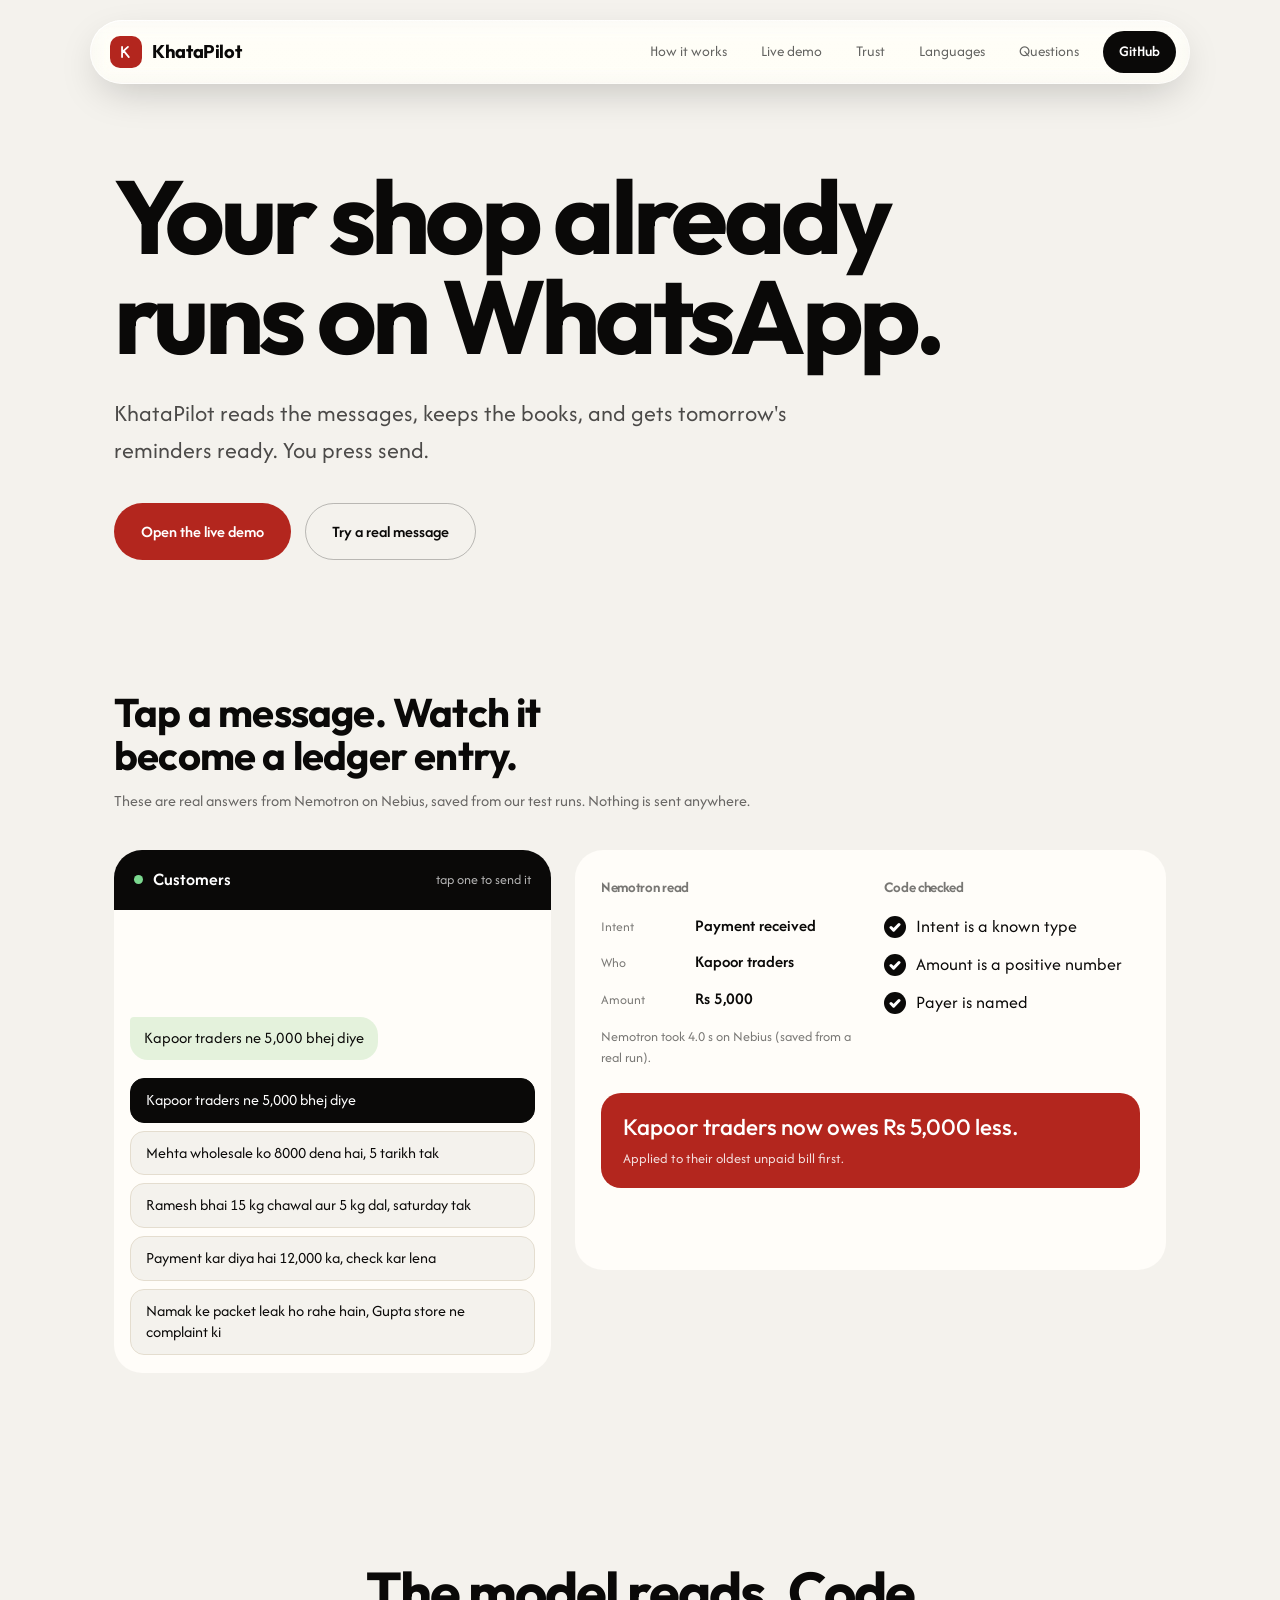
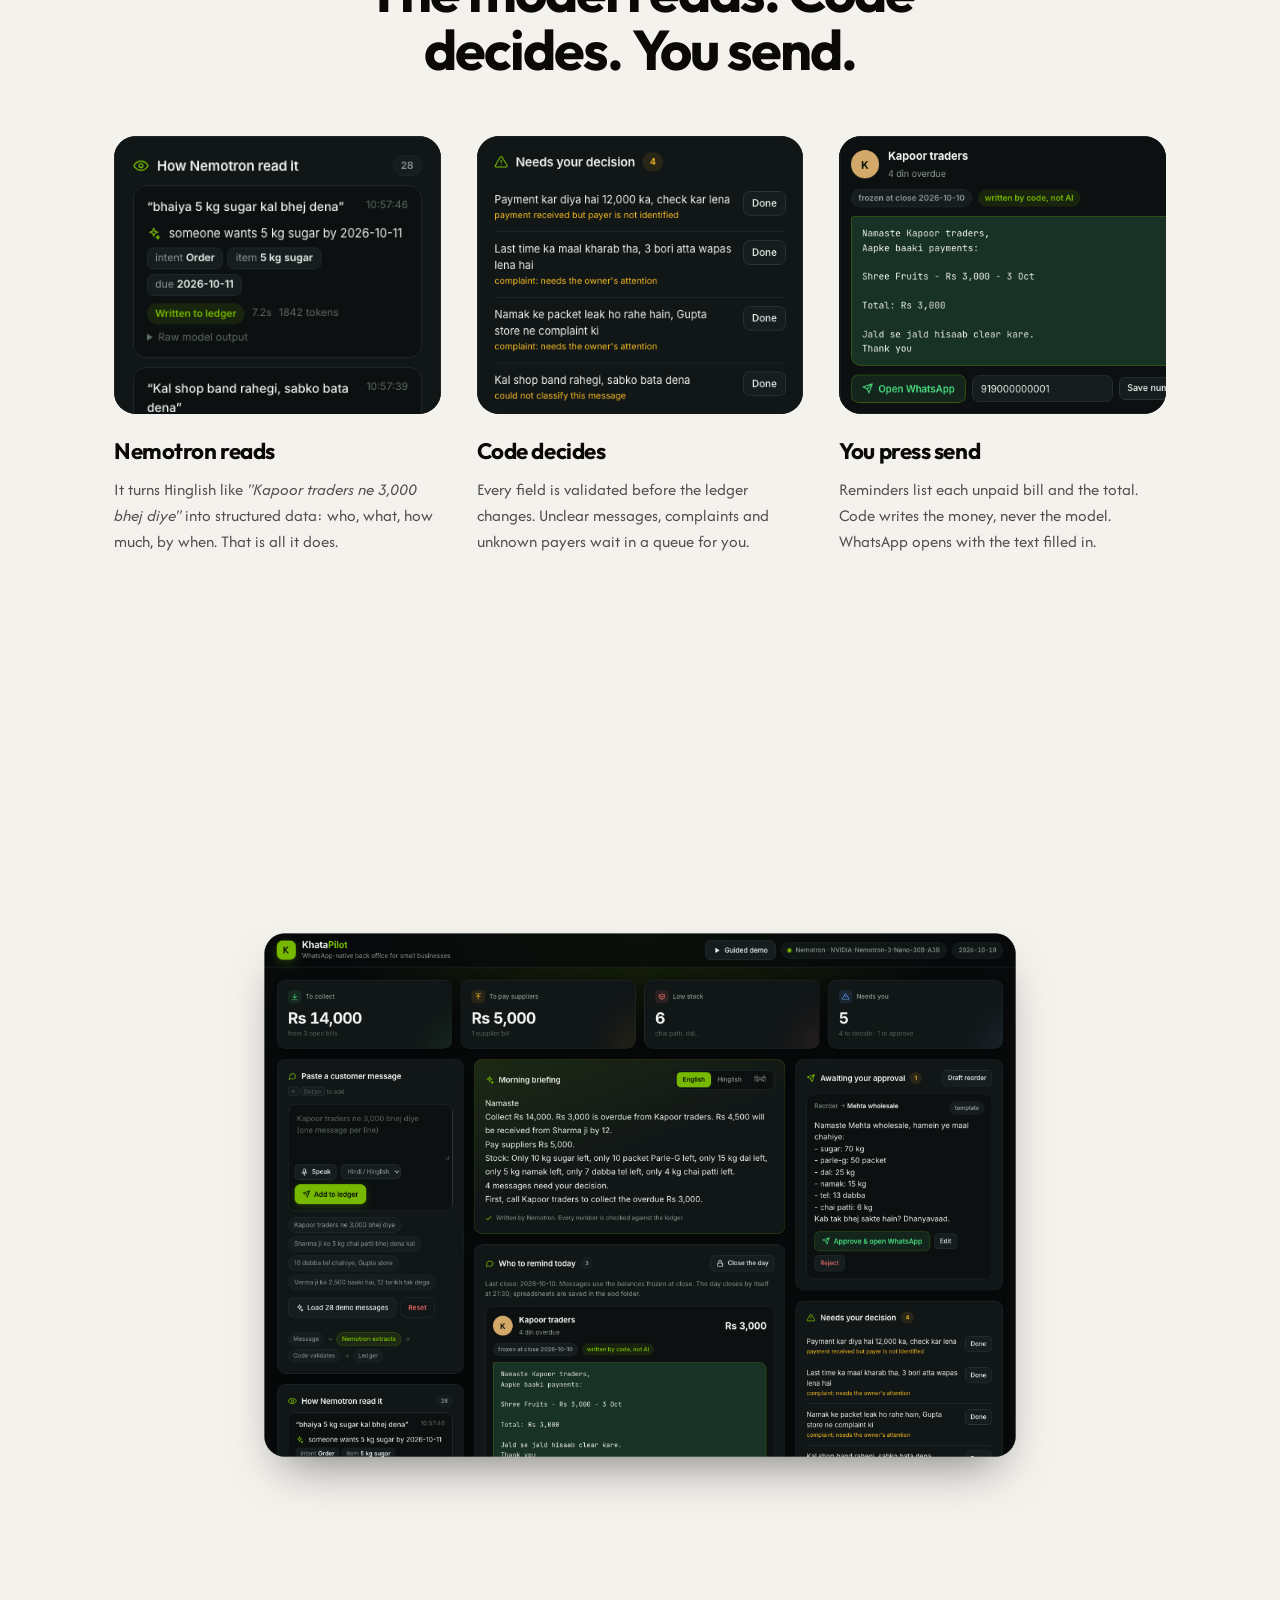
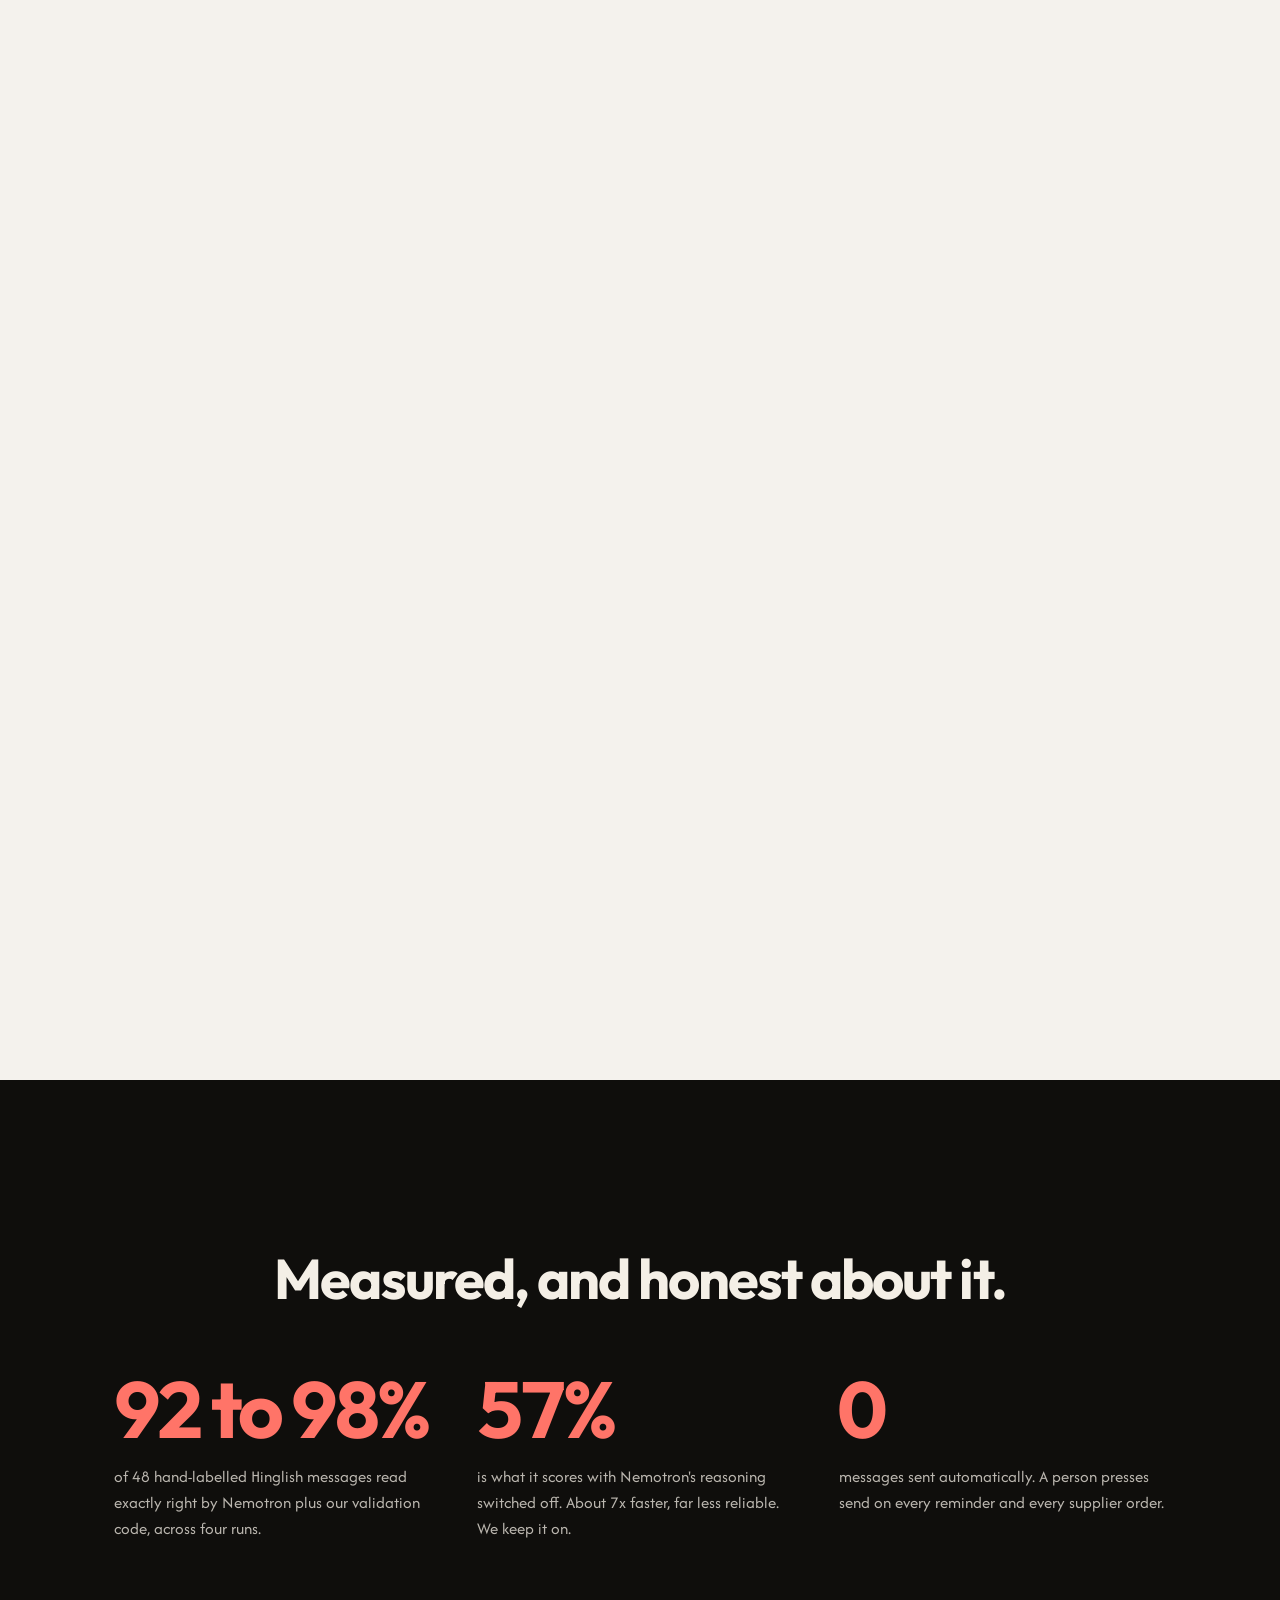
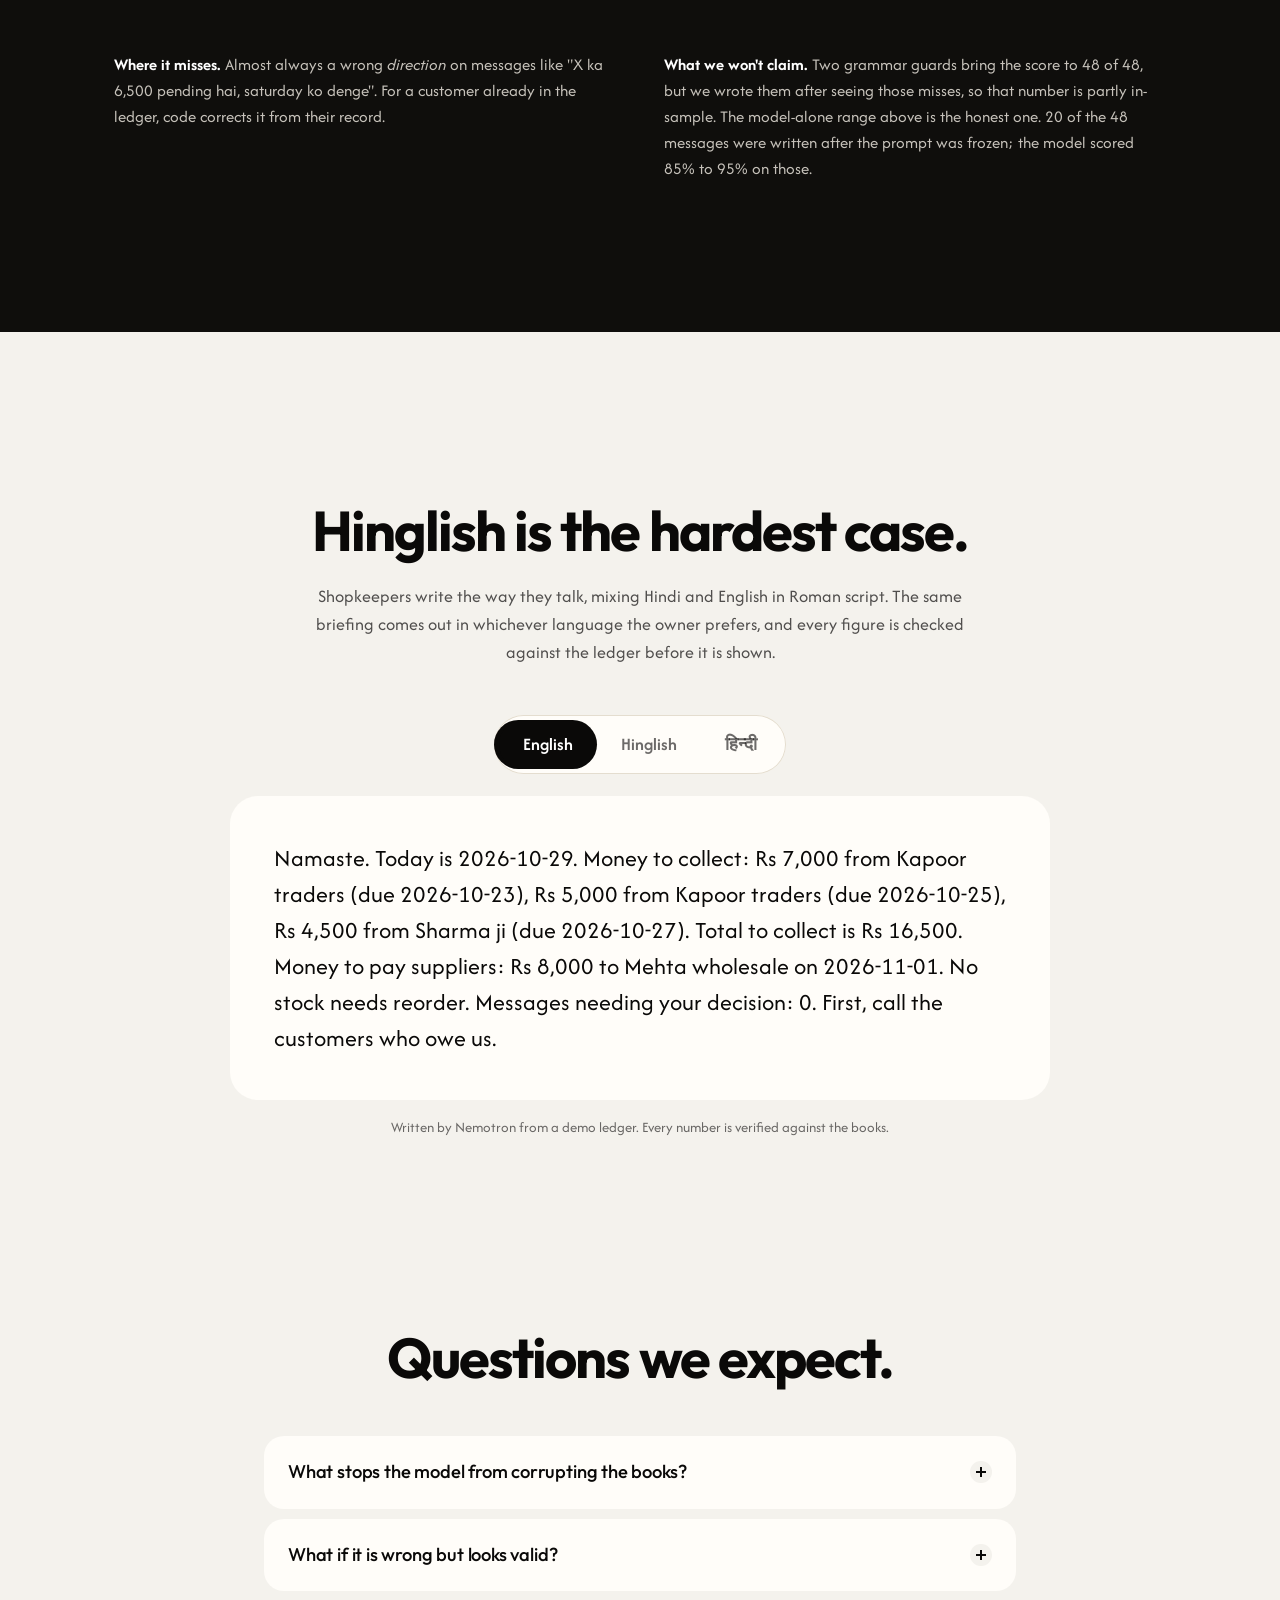
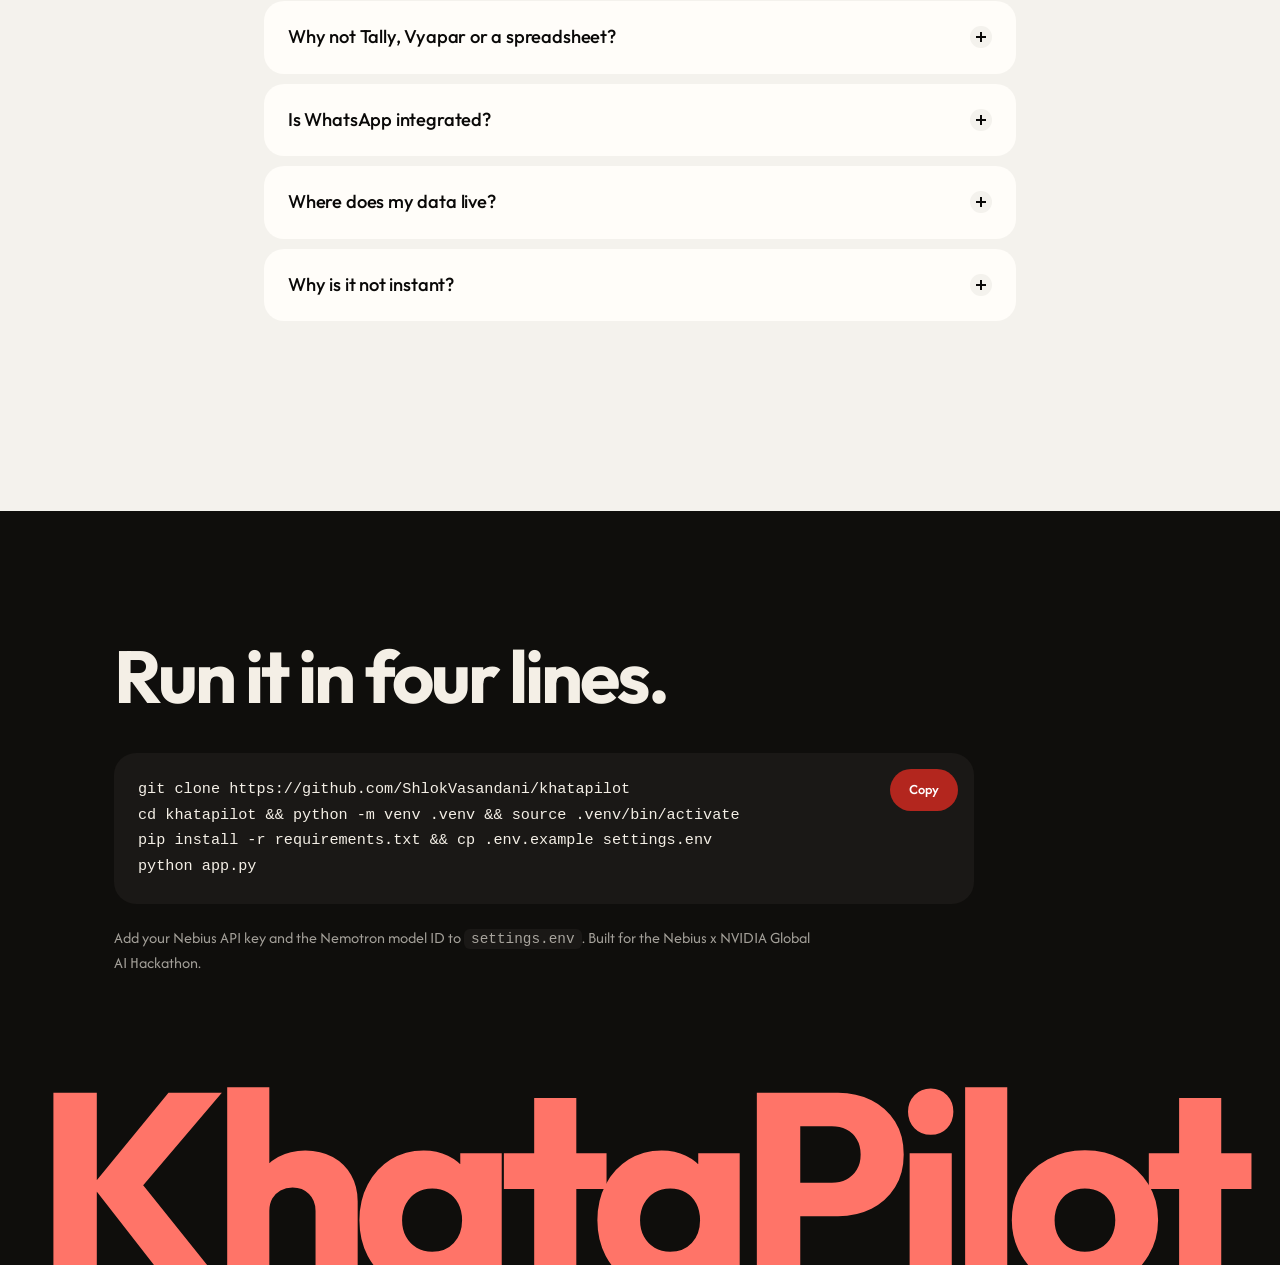
==== site/index.html @ 94a03035 "Submission: free hosted demo mode, website, Devpost text, video script, feedback - demo/shim.js + to" ====
<!doctype html>
<html lang="en">
<head>
<meta charset="utf-8">
<meta name="viewport" content="width=device-width, initial-scale=1">
<title>KhataPilot: your shop already runs on WhatsApp</title>
<meta name="description" content="KhataPilot reads Hinglish shop messages with NVIDIA Nemotron on Nebius, keeps the ledger in code, and prepares reminders for the owner to send. The model reads, code decides, you press send.">
<meta property="og:title" content="KhataPilot">
<meta property="og:description" content="WhatsApp in, ledger and briefing out, a human on every send.">
<link rel="icon" href="data:image/svg+xml,%3Csvg xmlns='http://www.w3.org/2000/svg' viewBox='0 0 32 32'%3E%3Crect width='32' height='32' rx='9' fill='%23b3261e'/%3E%3Cpath d='M9 7v18M9 16.5L19.5 7M12 14l9 11' stroke='%23fff' stroke-width='3.2' fill='none' stroke-linecap='round' stroke-linejoin='round'/%3E%3C/svg%3E">
<link rel="preconnect" href="https://fonts.googleapis.com">
<link rel="preconnect" href="https://fonts.gstatic.com" crossorigin>
<link href="https://fonts.googleapis.com/css2?family=Afacad:wght@400;500;600;700&family=Outfit:wght@400;500;700&display=swap" rel="stylesheet">
<link rel="stylesheet" href="style.css">
</head>
<body>

<a class="skip" href="#main">Skip to content</a>

<header class="nav" id="nav" data-open="false">
  <div class="nav__sheen"></div>
  <a class="nav__logo" href="#top" aria-label="KhataPilot home">
    <span class="mark" aria-hidden="true"><svg viewBox="0 0 32 32" fill="none" stroke="currentColor" stroke-width="3.2" stroke-linecap="round" stroke-linejoin="round"><path d="M9 7v18M9 16.5L19.5 7M12 14l9 11"/></svg></span>
    <span class="nav__name">KhataPilot</span>
  </a>
  <button class="nav__toggle" id="navToggle" aria-expanded="false" aria-controls="navLinks" aria-label="Menu"><i></i><i></i></button>
  <nav class="nav__links" id="navLinks" aria-label="Main">
    <span class="nav__blob" aria-hidden="true"></span>
    <a href="#how">How it works</a>
    <a href="demo/">Live demo</a>
    <a href="#trust">Trust</a>
    <a href="#languages">Languages</a>
    <a href="#faq">Questions</a>
    <a class="nav__cta" href="https://github.com/ShlokVasandani/khatapilot" rel="noopener">GitHub</a>
  </nav>
</header>

<main id="main">

<!-- HERO -->
<section class="hero" id="top">
  <div class="wrap">
    <h1 class="hero__title" data-decrypt>Your shop already runs on WhatsApp.</h1>
    <p class="hero__lede">KhataPilot reads the messages, keeps the books, and gets tomorrow's reminders ready. You press send.</p>
    <div class="hero__actions">
      <a class="btn btn--primary" href="demo/">Open the live demo</a>
      <a class="btn btn--ghost" href="#try">Try a real message</a>
    </div>
  </div>

  <!-- the live thing -->
  <div class="wrap try" id="try">
    <div class="try__head">
      <h2 class="try__title">Tap a message. Watch it become a ledger entry.</h2>
      <p class="muted">These are real answers from Nemotron on Nebius, saved from our test runs. Nothing is sent anywhere.</p>
    </div>
    <div class="try__grid">
      <div class="chat" aria-label="WhatsApp messages">
        <div class="chat__bar"><span class="chat__dot"></span>Customers<small>tap one to send it</small></div>
        <div class="chat__log" id="chatLog" aria-live="polite"></div>
        <div class="chat__chips" id="chips" role="group" aria-label="Pick a message"></div>
      </div>
      <div class="read" id="read" aria-live="polite">
        <div class="read__col">
          <h3>Nemotron read</h3>
          <dl class="fields" id="fields"></dl>
          <p class="read__time" id="readTime"></p>
        </div>
        <div class="read__col">
          <h3>Code checked</h3>
          <ul class="checks" id="checks"></ul>
        </div>
        <div class="read__result" id="result"></div>
      </div>
    </div>
  </div>
</section>

<!-- HOW -->
<section class="sec" id="how">
  <div class="wrap">
    <h2 class="sec__title" data-decrypt>The model reads. Code decides. You send.</h2>
    <div class="steps">
      <article class="step">
        <div class="step__art"><img src="assets/trace.png" alt="The "How Nemotron read it" panel: a message, its plain-English reading, extracted fields, time and tokens, and a "Written to ledger" tag" width="358" height="416" loading="lazy"></div>
        <h3>Nemotron reads</h3>
        <p>It turns Hinglish like <i>"Kapoor traders ne 3,000 bhej diye"</i> into structured data: who, what, how much, by when. That is all it does.</p>
      </article>
      <article class="step">
        <div class="step__art"><img src="assets/decision.png" alt="The "Needs your decision" queue listing messages the code held back, each with the reason" width="398" height="357" loading="lazy"></div>
        <h3>Code decides</h3>
        <p>Every field is validated before the ledger changes. Unclear messages, complaints and unknown payers wait in a queue for you.</p>
      </article>
      <article class="step">
        <div class="step__art"><img src="assets/reminder.png" alt="A reminder for Kapoor traders listing the unpaid bill and total, marked "written by code, not AI", with an Open WhatsApp button" width="556" height="374" loading="lazy"></div>
        <h3>You press send</h3>
        <p>Reminders list each unpaid bill and the total. Code writes the money, never the model. WhatsApp opens with the text filled in.</p>
      </article>
    </div>
  </div>
</section>

<!-- DASHBOARD: photo expansion -->
<section class="expand" id="dashboard" aria-label="The dashboard">
  <div class="expand__stick">
    <div class="expand__frame" id="expandFrame">
      <img src="assets/dashboard.png" alt="KhataPilot dashboard showing money to collect, how Nemotron read each message, the morning briefing and reminder messages" width="1440" height="1500">
      <div class="expand__veil"></div>
      <div class="expand__text" id="expandText">
        <h2>The whole back office on one screen.</h2>
        <p>Money to collect, what to reorder, who to remind, and exactly how every message was read. <a href="demo/" style="text-decoration:underline">Open the live demo</a>.</p>
      </div>
    </div>
  </div>
</section>

<!-- TRUST -->
<section class="sec sec--dark" id="trust" data-dark>
  <div class="wrap">
    <h2 class="sec__title" data-decrypt>Measured, and honest about it.</h2>
    <div class="stats">
      <div class="stat">
        <b class="stat__n" data-count="92" data-to="98" data-suffix="%">92 to 98%</b>
        <p>of 48 hand-labelled Hinglish messages read exactly right by Nemotron plus our validation code, across four runs.</p>
      </div>
      <div class="stat">
        <b class="stat__n" data-count="57" data-suffix="%">57%</b>
        <p>is what it scores with Nemotron's reasoning switched off. About 7x faster, far less reliable. We keep it on.</p>
      </div>
      <div class="stat">
        <b class="stat__n" data-count="0">0</b>
        <p>messages sent automatically. A person presses send on every reminder and every supplier order.</p>
      </div>
    </div>
    <div class="notes">
      <p><b>Where it misses.</b> Almost always a wrong <i>direction</i> on messages like "X ka 6,500 pending hai, saturday ko denge". For a customer already in the ledger, code corrects it from their record.</p>
      <p><b>What we won't claim.</b> Two grammar guards bring the score to 48 of 48, but we wrote them after seeing those misses, so that number is partly in-sample. The model-alone range above is the honest one. 20 of the 48 messages were written after the prompt was frozen; the model scored 85% to 95% on those.</p>
    </div>
  </div>
</section>

<!-- LANGUAGES -->
<section class="sec" id="languages">
  <div class="wrap">
    <h2 class="sec__title" data-decrypt>Hinglish is the hardest case.</h2>
    <p class="sec__lede">Shopkeepers write the way they talk, mixing Hindi and English in Roman script. The same briefing comes out in whichever language the owner prefers, and every figure is checked against the ledger before it is shown.</p>
    <div class="lang">
      <div class="lang__tabs" role="tablist" aria-label="Briefing language">
        <button role="tab" aria-selected="true" data-lang="english">English</button>
        <button role="tab" aria-selected="false" data-lang="hinglish">Hinglish</button>
        <button role="tab" aria-selected="false" data-lang="hindi" lang="hi">हिन्दी</button>
        <span class="lang__ink" aria-hidden="true"></span>
      </div>
      <div class="lang__card" id="langCard" role="tabpanel"><p id="langText"></p></div>
      <p class="lang__src muted">Written by Nemotron from a demo ledger. Every number is verified against the books.</p>
    </div>
  </div>
</section>

<!-- FAQ -->
<section class="sec" id="faq">
  <div class="wrap wrap--narrow">
    <h2 class="sec__title" data-decrypt>Questions we expect.</h2>
    <div class="faq">
      <details><summary>What stops the model from corrupting the books?</summary><p>The model never writes to the database. It returns JSON, and code validates it field by field. Anything unclear goes to a queue for the owner. Reminder text is built by code, and every number in a model-written briefing is checked against the ledger.</p></details>
      <details><summary>What if it is wrong but looks valid?</summary><p>That is the real residual risk, so we show our miss rate instead of hiding it. The owner can open the raw model output for every message. Known Hindi traps are guarded in code, a known customer's record overrides a wrong direction, and the same message twice in ten minutes is held instead of applied twice.</p></details>
      <details><summary>Why not Tally, Vyapar or a spreadsheet?</summary><p>Those need the owner to type every entry. KhataPilot starts from the messages that already exist, then handles the follow-up: who to chase, what to reorder.</p></details>
      <details><summary>Is WhatsApp integrated?</summary><p>On purpose, not through the Business API. One-click links keep a person on every send, which is the safety design, and avoid bulk-messaging risk.</p></details>
      <details><summary>Where does my data live?</summary><p>On your own computer, in a SQLite file. Only message text and ledger figures for the briefing go to Nebius Token Factory. There is no cloud database and no login, so it is built for one shop on one machine today.</p></details>
      <details><summary>Why is it not instant?</summary><p>Reasoning is on, which is what makes Hinglish reliable. A message typically takes a few seconds. Messages are independent, so they can run in parallel.</p></details>
    </div>
  </div>
</section>

</main>

<!-- CLOSE -->
<footer class="close" id="close" data-dark>
  <div class="wrap">
    <h2 class="close__lede" data-decrypt>Run it in four lines.</h2>
    <div class="cmd">
      <pre id="cmdText" tabindex="0">git clone https://github.com/ShlokVasandani/khatapilot
cd khatapilot &amp;&amp; python -m venv .venv &amp;&amp; source .venv/bin/activate
pip install -r requirements.txt &amp;&amp; cp .env.example settings.env
python app.py</pre>
      <button class="btn btn--primary cmd__copy" id="copyBtn" type="button">Copy</button>
    </div>
    <p class="close__small">Add your Nebius API key and the Nemotron model ID to <code>settings.env</code>. Built for the Nebius x NVIDIA Global AI Hackathon.</p>
  </div>
  <div class="close__name" aria-hidden="true">KhataPilot</div>
</footer>

<script src="app.js"></script>
</body>
</html>
---- site/style.css ----
/* KhataPilot site. Structure from Shlok's design language; palette is the khata ledger:
   warm paper, black ink, and the red ink accountants use for what is owed. */
:root{
  --color-text:#0a0908;
  --color-bg:#f4f2ed;
  --color-accent:#b3261e;
  --color-accent-on-dark:#ff7468;
  --color-paper:#fffdf9;
  --color-bubble:#e4f2dc;
  --color-dark:#0f0e0c;
  --color-line:#e4ddcf;
  --font-display:"Outfit","Avenir Next","Helvetica Neue",system-ui,sans-serif;
  --font-body:"Afacad","Avenir Next",system-ui,sans-serif;
  --spring:cubic-bezier(0.34,1.56,0.64,1);
  --spring-soft:cubic-bezier(0.3,1.3,0.6,1);
  --ease:cubic-bezier(.2,.7,.2,1);
}
*{box-sizing:border-box}
html{scroll-behavior:smooth;-webkit-text-size-adjust:100%}
html,body{margin:0}
body{background:var(--color-bg);color:var(--color-text);font:400 1.125rem/1.55 var(--font-body);-webkit-font-smoothing:antialiased;overflow-x:hidden}
img{max-width:100%;display:block}
a{color:inherit;text-decoration:none}
button{font:inherit;color:inherit;-webkit-tap-highlight-color:transparent;cursor:pointer}
::selection{background:var(--color-accent);color:#fff}
:focus-visible{outline:2px solid var(--color-accent);outline-offset:2px;border-radius:6px}
[data-dark] :focus-visible,.nav--dark :focus-visible{outline-color:var(--color-accent-on-dark)}
.skip{position:fixed;left:12px;top:-60px;z-index:100;background:var(--color-text);color:#fff;padding:10px 16px;border-radius:999px;transition:top .2s}
.skip:focus{top:12px}
.muted{color:rgb(10 9 8 / .6)}
h1,h2,h3{font-family:var(--font-display);margin:0;font-weight:700;letter-spacing:-.02em;text-wrap:balance}
p{margin:0}
.wrap{width:100%;max-width:1100px;margin:0 auto;padding:0 24px}
.wrap--narrow{max-width:800px}
main{padding-top:112px}
section[id]{scroll-margin-top:100px}

/* ---------- floating glass nav ---------- */
.nav{--sheen-x:50%;position:fixed;z-index:50;top:20px;left:50%;width:min(1100px,92%);height:64px;
  transform:translateX(-50%);border-radius:999px;display:flex;align-items:center;justify-content:space-between;padding:0 14px 0 20px;
  background:linear-gradient(180deg,rgb(255 255 255 / .34),rgb(255 255 255 / .1) 46%),rgb(255 255 255 / .12);
  -webkit-backdrop-filter:blur(10px) saturate(1.7) brightness(1.05);backdrop-filter:blur(10px) saturate(1.7) brightness(1.05);
  box-shadow:inset 0 1px 0 rgb(255 255 255 / .7),inset 0 -1px 0 rgb(255 255 255 / .22),0 14px 40px -10px rgb(0 0 0 / .22);
  transition:transform .45s var(--spring-soft),background .3s,height .45s var(--spring-soft),border-radius .45s var(--spring-soft)}
.nav::before{content:"";position:absolute;inset:0;border-radius:inherit;padding:1px;pointer-events:none;
  background:linear-gradient(160deg,rgb(255 255 255 / .9),rgb(255 255 255 / .1) 40%,rgb(255 255 255 / .5));
  -webkit-mask:linear-gradient(#000 0 0) content-box,linear-gradient(#000 0 0);-webkit-mask-composite:xor;mask-composite:exclude}
.nav__sheen{position:absolute;inset:0;border-radius:inherit;pointer-events:none;opacity:0;transition:opacity .3s;
  background:radial-gradient(240px 120px at var(--sheen-x) 0%,rgb(255 255 255 / .55),transparent 70%)}
@media (hover:hover) and (pointer:fine){.nav:hover .nav__sheen{opacity:1}}
.nav.is-scrolled{transform:translateX(-50%) translateY(-6px) scale(.965);background:linear-gradient(180deg,rgb(255 255 255 / .46),rgb(255 255 255 / .2) 46%),rgb(255 255 255 / .2);-webkit-backdrop-filter:blur(14px) saturate(1.7);backdrop-filter:blur(14px) saturate(1.7)}
.nav__logo{display:flex;align-items:center;gap:10px;font-family:var(--font-display);font-weight:700;font-size:1.15rem;letter-spacing:-.02em;position:relative}
.mark{width:32px;height:32px;border-radius:10px;background:var(--color-accent);color:#fff;display:grid;place-items:center;transition:transform .3s var(--spring)}
.mark svg{width:18px;height:18px}
.nav__logo:hover .mark{transform:rotate(-8deg) scale(1.08)}
.nav__links{position:relative;display:flex;align-items:center;gap:2px}
.nav__links a{position:relative;z-index:1;padding:9px 16px;border-radius:999px;font-size:.95rem;color:rgb(10 9 8 / .64);text-shadow:0 1px 0 rgb(255 255 255 / .5);transition:color .2s}
.nav__links a:hover,.nav__links a:focus-visible,.nav__links a.is-current{color:var(--color-text)}
.nav__links a.is-current{color:var(--color-accent)}
.nav__links .nav__cta{margin-left:6px;background:var(--color-text);color:#fff;text-shadow:none;font-weight:600}
.nav__links .nav__cta:hover{color:#fff}
.nav__blob{position:absolute;left:0;top:50%;height:38px;width:0;border-radius:999px;background:rgb(255 255 255 / .6);box-shadow:inset 0 1px 0 rgb(255 255 255 / .9),0 4px 14px -6px rgb(0 0 0 / .2);
  transform:translate(0,-50%);opacity:0;pointer-events:none;
  transition:transform .5s var(--spring),width .5s cubic-bezier(.3,1.3,.6,1),opacity .2s}
.nav__blob.is-on{opacity:1;animation:squish .5s var(--ease)}
@keyframes squish{35%{scale:1.06 .82}}
.nav__toggle{display:none;width:40px;height:40px;border-radius:50%;border:0;background:rgb(255 255 255 / .5);position:relative}
.nav__toggle i{position:absolute;left:12px;right:12px;height:2px;background:currentColor;border-radius:2px;transition:transform .35s var(--spring),top .35s var(--spring)}
.nav__toggle i:first-child{top:16px}.nav__toggle i:last-child{top:22px}
.nav[data-open="true"] .nav__toggle i:first-child{top:19px;transform:rotate(45deg)}
.nav[data-open="true"] .nav__toggle i:last-child{top:19px;transform:rotate(-45deg)}
/* dark variant over dark sections */
.nav--dark{background:linear-gradient(180deg,rgb(255 255 255 / .14),rgb(255 255 255 / .04) 46%),rgb(20 18 16 / .45);box-shadow:inset 0 1px 0 rgb(255 255 255 / .25),inset 0 -1px 0 rgb(255 255 255 / .06),0 14px 40px -10px rgb(0 0 0 / .5);color:#fff}
.nav--dark .nav__links a{color:rgb(255 255 255 / .66);text-shadow:none}
.nav--dark .nav__links a:hover,.nav--dark .nav__links a:focus-visible{color:#fff}
.nav--dark .nav__links a.is-current{color:var(--color-accent-on-dark)}
.nav--dark .nav__links .nav__cta{background:#fff;color:var(--color-text)}
.nav--dark .nav__blob{background:rgb(255 255 255 / .14);box-shadow:inset 0 1px 0 rgb(255 255 255 / .25)}
.nav--dark .nav__toggle{background:rgb(255 255 255 / .14)}
@media (max-width:820px){
  .nav[data-open="true"]{background:linear-gradient(180deg,rgb(255 253 249 / .9),rgb(255 253 249 / .78))}
  .nav{height:56px;border-radius:28px;padding:0 8px 0 16px;align-items:flex-start;overflow:hidden}
  .nav__logo{height:56px}
  .nav__toggle{display:block;margin-top:8px}
  .nav__links{position:absolute;left:0;right:0;top:56px;flex-direction:column;align-items:stretch;padding:4px 12px 14px;gap:2px;opacity:0;pointer-events:none;transform:translateY(-6px);transition:opacity .3s,transform .45s var(--spring-soft)}
  .nav[data-open="true"]{height:372px;border-radius:28px}
  .nav[data-open="true"] .nav__links{opacity:1;pointer-events:auto;transform:none}
  .nav__links a{padding:12px 16px;font-size:1.05rem}
  .nav__links .nav__cta{margin:6px 0 0;text-align:center}
  .nav__blob{display:none}
}

/* ---------- buttons ---------- */
.btn{display:inline-flex;align-items:center;justify-content:center;gap:8px;padding:15px 26px;border-radius:999px;border:1px solid transparent;font-weight:600;font-size:1.02rem;
  transition:transform .35s var(--spring),background .2s,box-shadow .2s;will-change:transform}
.btn:hover,.btn:focus-visible{transform:translateY(-2px) scale(1.03)}
.btn:active{transform:scale(.96);transition-duration:.1s}
.btn--primary{background:var(--color-accent);color:#fff}
.btn--ghost{background:transparent;border-color:rgb(10 9 8 / .25)}
.btn--ghost:hover{background:rgb(10 9 8 / .05)}

/* ---------- hero ---------- */
.hero{padding-bottom:20px}
.hero__title{font-size:clamp(2.2rem,8.1vw,7.6rem);line-height:.96;letter-spacing:-.045em;margin-top:clamp(24px,6vh,70px)}
.hero__lede{font-size:clamp(1.15rem,1.9vw,1.5rem);max-width:30em;margin-top:30px;color:rgb(10 9 8 / .72)}
.hero__actions{display:flex;flex-wrap:wrap;gap:14px;margin-top:34px}
[data-decrypt]{font-variant-ligatures:none}
[data-decrypt] .dc{display:inline-block}

/* the live thing */
.try{margin-top:clamp(70px,11vw,130px)}
.try__title{font-size:clamp(1.7rem,3.2vw,2.5rem);max-width:17em;line-height:1.08}
.try__head .muted{margin-top:12px;font-size:1rem}
.try__grid{display:grid;grid-template-columns:minmax(0,.85fr) minmax(0,1.15fr);gap:24px;margin-top:36px;align-items:start}
.chat{background:var(--color-paper);border-radius:28px;overflow:hidden}
.chat__bar{display:flex;align-items:center;gap:10px;padding:16px 20px;background:var(--color-text);color:#fff;font-weight:600}
.chat__bar small{margin-left:auto;font-weight:400;font-size:.875rem;opacity:.7}
.chat__dot{width:9px;height:9px;border-radius:50%;background:#7bd88f}
.chat__log{min-height:156px;padding:18px 16px 6px;display:flex;flex-direction:column;gap:8px;justify-content:flex-end}
.bubble{align-self:flex-start;max-width:90%;padding:10px 14px;border-radius:4px 18px 18px 18px;background:var(--color-bubble);font-size:1.02rem;line-height:1.4;
  animation:pop .5s var(--spring) both;transform-origin:0 100%}
@keyframes pop{from{opacity:0;transform:translateY(10px) scale(.85)}}
.typing{align-self:flex-start;display:flex;gap:4px;padding:12px 14px;border-radius:18px;background:#fff;border:1px solid var(--color-line)}
.typing i{width:7px;height:7px;border-radius:50%;background:rgb(10 9 8 / .4);animation:blink 1s infinite}
.typing i:nth-child(2){animation-delay:.15s}.typing i:nth-child(3){animation-delay:.3s}
@keyframes blink{50%{opacity:.25;transform:translateY(-3px)}}
.chat__chips{display:flex;flex-direction:column;gap:8px;padding:12px 16px 18px}
.chip{text-align:left;padding:11px 15px;border-radius:14px;border:1px solid var(--color-line);background:var(--color-bg);font-size:1rem;line-height:1.3;
  transition:transform .35s var(--spring),border-color .2s,background .2s}
.chip:hover,.chip:focus-visible{transform:translateX(4px);border-color:var(--color-accent)}
.chip:active{transform:scale(.97)}
.chip[aria-pressed="true"]{background:var(--color-text);color:#fff;border-color:var(--color-text)}

.read{display:grid;grid-template-columns:1fr 1fr;gap:20px 28px;background:var(--color-paper);border-radius:28px;padding:26px;min-height:420px;align-content:start}
.read h3{font-size:.95rem;font-family:var(--font-body);font-weight:700;color:rgb(10 9 8 / .55);margin-bottom:14px}
.fields{margin:0;display:grid;gap:10px}
.fields div{display:grid;grid-template-columns:84px 1fr;gap:10px;align-items:baseline;opacity:0;transform:translateY(8px);transition:opacity .35s,transform .45s var(--spring)}
.fields div.in{opacity:1;transform:none}
.fields dt{font-size:.85rem;color:rgb(10 9 8 / .55)}
.fields dd{margin:0;font-weight:600;font-size:1.05rem;overflow-wrap:anywhere}
.read__time{margin-top:14px;font-size:.88rem;color:rgb(10 9 8 / .55)}
.checks{list-style:none;margin:0;padding:0;display:grid;gap:10px}
.checks li{display:flex;gap:10px;align-items:center;opacity:0;transform:translateX(-8px);transition:opacity .3s,transform .45s var(--spring)}
.checks li.in{opacity:1;transform:none}
.tick{width:22px;height:22px;flex:none;border-radius:50%;background:var(--color-text);display:grid;place-items:center}
.tick svg{width:12px;height:12px;stroke:#fff;stroke-width:3;fill:none;stroke-linecap:round;stroke-linejoin:round}
.tick--hold{background:var(--color-accent)}
.read__result{grid-column:1/-1;margin-top:4px;padding:20px 22px;border-radius:20px;background:var(--color-accent);color:#fff;font-family:var(--font-display);font-weight:500;font-size:clamp(1.1rem,2vw,1.4rem);line-height:1.25;
  opacity:0;transform:translateY(12px) scale(.98);transition:opacity .4s,transform .55s var(--spring)}
.read__result.in{opacity:1;transform:none}
.read__result small{display:block;margin-top:8px;font:400 .9rem var(--font-body);opacity:.85}
.read__result.is-held{background:var(--color-text)}
.read__idle{grid-column:1/-1;color:rgb(10 9 8 / .5);padding:40px 0;text-align:center}

/* ---------- sections ---------- */
.sec{padding:clamp(90px,14vw,170px) 0 20px}
.sec__title{text-align:center;font-size:clamp(1.9rem,4.6vw,3.5rem);line-height:1.05;max-width:16em;margin:0 auto;letter-spacing:-.035em}
.sec__lede{text-align:center;max-width:36em;margin:22px auto 0;color:rgb(10 9 8 / .7)}
.steps{display:grid;grid-template-columns:repeat(3,1fr);gap:48px 36px;margin-top:56px}
.step{text-align:left}
.step__art{aspect-ratio:4/3.4;background:#101210;border-radius:22px;overflow:hidden;margin-bottom:20px;transition:transform .5s var(--spring)}
.step__art img{width:100%;height:100%;object-fit:cover;object-position:top left}
.step:hover .step__art{transform:translateY(-6px) rotate(-1deg)}
.step h3{font-size:1.4rem;margin-bottom:8px}
.step p{color:rgb(10 9 8 / .7);font-size:1.05rem}
@media (max-width:700px){.steps{grid-template-columns:1fr;max-width:440px;margin-left:auto;margin-right:auto}}

/* ---------- photo expansion ---------- */
.expand{height:215vh;height:215svh;margin-top:clamp(90px,14vw,170px);position:relative}
.expand__stick{position:sticky;top:0;height:100vh;height:100svh;display:grid;place-items:center;overflow:hidden}
.expand__frame{position:relative;width:calc(100vw - 28px);height:calc(100vh - 28px);height:calc(100svh - 28px);border-radius:34px;overflow:hidden;background:#111;
  transform:scale(var(--s,.6));transform-origin:center;will-change:transform;box-shadow:0 40px 80px -30px rgb(10 9 8 / .5)}
.expand__frame img{width:100%;height:100%;object-fit:cover;object-position:top center}
.expand__veil{position:absolute;inset:0;background:linear-gradient(180deg,transparent 45%,rgb(8 8 7 / .82));opacity:var(--t,0)}
.expand__text{position:absolute;left:clamp(24px,5vw,72px);bottom:clamp(28px,6vh,72px);right:24px;color:#fff;opacity:var(--t,0);transform:translateY(calc((1 - var(--t,0)) * 24px))}
.expand__text h2{font-size:clamp(1.8rem,4.6vw,4rem);line-height:1;letter-spacing:-.04em;max-width:13em}
.expand__text p{margin-top:14px;max-width:30em;font-size:clamp(1rem,1.6vw,1.25rem);color:rgb(255 255 255 / .85)}

/* ---------- trust (dark) ---------- */
.sec--dark{background:var(--color-dark);color:#f4efe6;padding-bottom:clamp(90px,12vw,150px);margin-top:0}
.stats{display:grid;grid-template-columns:repeat(3,1fr);gap:48px 36px;margin-top:64px}
.stat__n{display:block;font-family:var(--font-display);font-weight:700;font-size:clamp(2.6rem,6.2vw,5.4rem);line-height:.95;letter-spacing:-.05em;white-space:nowrap;color:var(--color-accent-on-dark);font-variant-numeric:tabular-nums}
.stat p{margin-top:16px;color:rgb(244 239 230 / .75);font-size:1.05rem;max-width:20em}
.notes{display:grid;grid-template-columns:1fr 1fr;gap:28px 48px;margin-top:110px}
.notes p{color:rgb(244 239 230 / .8);font-size:1.05rem}
.notes b{color:#fff}
@media (max-width:820px){.stats{grid-template-columns:1fr;gap:40px}.notes{grid-template-columns:1fr}}

/* ---------- languages ---------- */
.lang{max-width:820px;margin:48px auto 0}
.lang__tabs{position:relative;display:inline-flex;margin:0 auto;left:50%;transform:translateX(-50%);padding:5px;border-radius:999px;background:var(--color-paper);box-shadow:inset 0 0 0 1px var(--color-line)}
.lang__tabs button{position:relative;z-index:1;border:0;background:transparent;padding:11px 24px;border-radius:999px;font-weight:600;color:rgb(10 9 8 / .6);transition:color .25s}
.lang__tabs button[aria-selected="true"]{color:#fff;background:var(--color-text);transition:color .2s .12s,background 0s .32s}
.lang__tabs button[aria-selected="false"]{transition:color .15s,background 0s}
.lang__ink{position:absolute;z-index:0;top:5px;bottom:5px;left:0;width:0;border-radius:999px;background:var(--color-text);transition:transform .55s var(--spring),width .5s var(--spring-soft)}
.lang__card{margin-top:22px;padding:clamp(24px,4vw,44px);background:var(--color-paper);border-radius:28px;min-height:230px}
.lang__card p{font-size:clamp(1.15rem,2.1vw,1.5rem);line-height:1.5;white-space:pre-line;transition:opacity .25s,transform .45s var(--spring)}
.lang__card p.is-out{opacity:0;transform:translateY(10px)}
.lang__src{text-align:center;margin-top:16px;font-size:.92rem}

/* ---------- faq ---------- */
.faq{margin-top:48px;display:grid;gap:10px}
.faq details{background:var(--color-paper);border-radius:20px;padding:0 24px;transition:background .2s}
.faq summary{list-style:none;cursor:pointer;display:flex;justify-content:space-between;align-items:center;gap:18px;padding:22px 0;font-family:var(--font-display);font-weight:500;font-size:1.15rem;letter-spacing:-.01em}
.faq summary::-webkit-details-marker{display:none}
.faq summary::after{content:"";flex:none;width:22px;height:22px;border-radius:50%;background:
  linear-gradient(var(--color-text),var(--color-text)) center/10px 2px no-repeat,
  linear-gradient(var(--color-text),var(--color-text)) center/2px 10px no-repeat,var(--color-bg);transition:transform .45s var(--spring)}
.faq details[open] summary::after{transform:rotate(135deg)}
.faq details p{padding:0 0 24px;color:rgb(10 9 8 / .72);max-width:40em;animation:rise .45s var(--spring) both}
@keyframes rise{from{opacity:0;transform:translateY(-8px)}}

/* ---------- close ---------- */
.close{margin-top:clamp(110px,14vw,170px);background:var(--color-dark);color:#f4efe6;padding-top:clamp(80px,10vw,130px);overflow:hidden}
.close__lede{font-size:clamp(2rem,6vw,4.6rem);line-height:1;letter-spacing:-.04em}
.cmd{position:relative;margin-top:40px;background:#1a1816;border-radius:22px;padding:24px 24px 24px;max-width:860px}
.cmd pre{margin:0;overflow-x:auto;font:400 .95rem/1.7 ui-monospace,"SF Mono",Menlo,monospace;color:#f4efe6;padding-right:100px;white-space:pre}
.cmd__copy{position:absolute;right:16px;top:16px;padding:9px 18px;font-size:.9rem}
.close__small{margin-top:22px;color:rgb(244 239 230 / .65);font-size:1rem;max-width:44em}
.close__small code{font:.9em ui-monospace,Menlo,monospace;background:#1a1816;padding:2px 7px;border-radius:6px}
.close__name{font-family:var(--font-display);font-weight:700;font-size:21.5vw;line-height:.8;letter-spacing:-.06em;white-space:nowrap;margin:clamp(50px,8vw,100px) 0 -2.4vw -.5vw;color:var(--color-accent-on-dark);text-align:center;user-select:none}

/* ---------- reveal-on-enter (once) ---------- */
.js .rv{opacity:0;transform:translateY(26px);transition:opacity .7s var(--ease),transform .9s var(--spring-soft);transition-delay:calc(var(--i,0) * 80ms)}
.js .rv.in{opacity:1;transform:none}

/* ---------- smaller screens ---------- */
@media (max-width:900px){
  .try__grid{grid-template-columns:1fr}
  .read{grid-template-columns:1fr}
}
@media (max-width:460px){
  .wrap{padding:0 18px}
  .hero__actions .btn{flex:1 1 100%}
  .expand{height:190vh}
  .expand__frame{border-radius:26px}
  .cmd pre{font-size:.78rem;padding-right:0}
  .cmd__copy{position:static;margin-top:16px;width:100%}
}

@media (prefers-reduced-motion:reduce){
  html{scroll-behavior:auto}
  *,*::before,*::after{animation:none!important;transition-duration:.01ms!important;transition-delay:0s!important}
  .nav__blob{display:none}
  .js .rv{opacity:1;transform:none}
  .expand{height:auto;margin-top:90px}
  .expand__stick{position:static;height:auto;padding:0 14px}
  .expand__frame{--s:1;width:100%;height:auto;aspect-ratio:16/10}
  .expand__veil,.expand__text{opacity:1;transform:none}
  .fields div,.checks li,.read__result{opacity:1;transform:none}
}
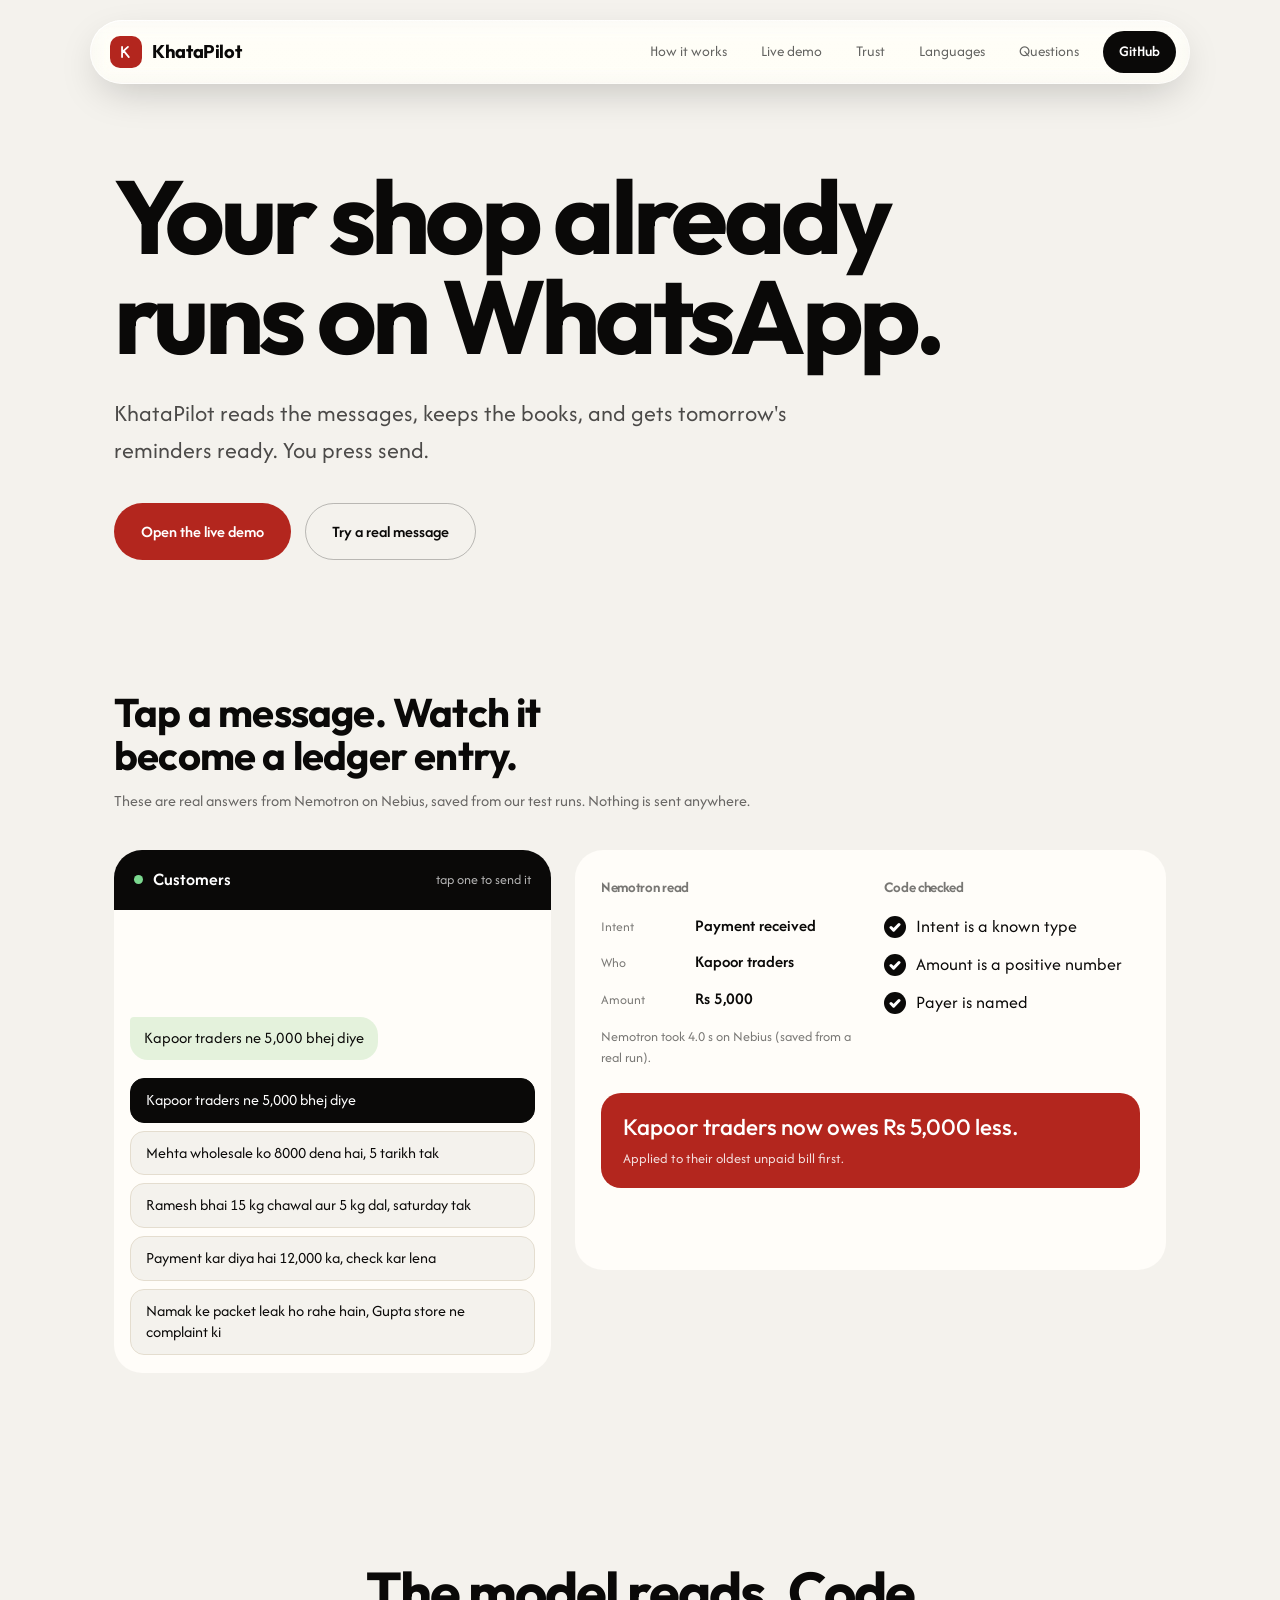
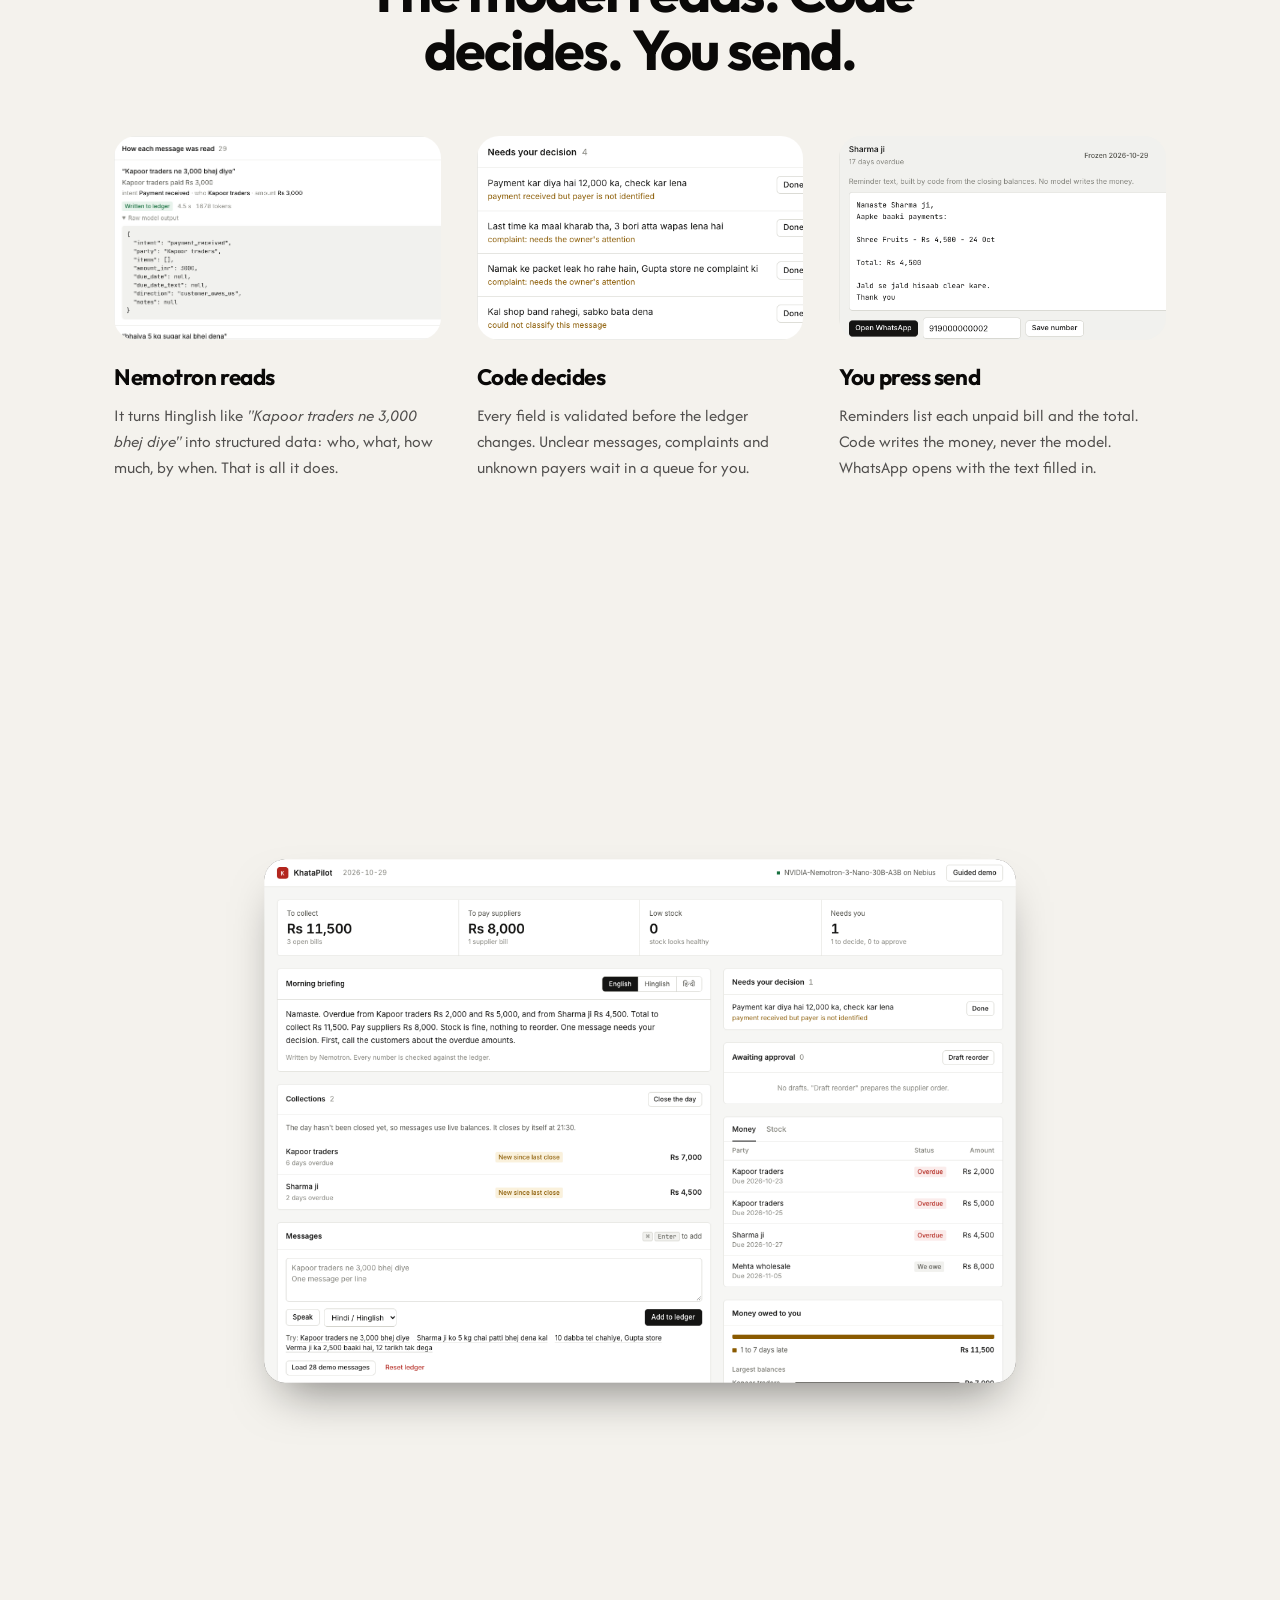
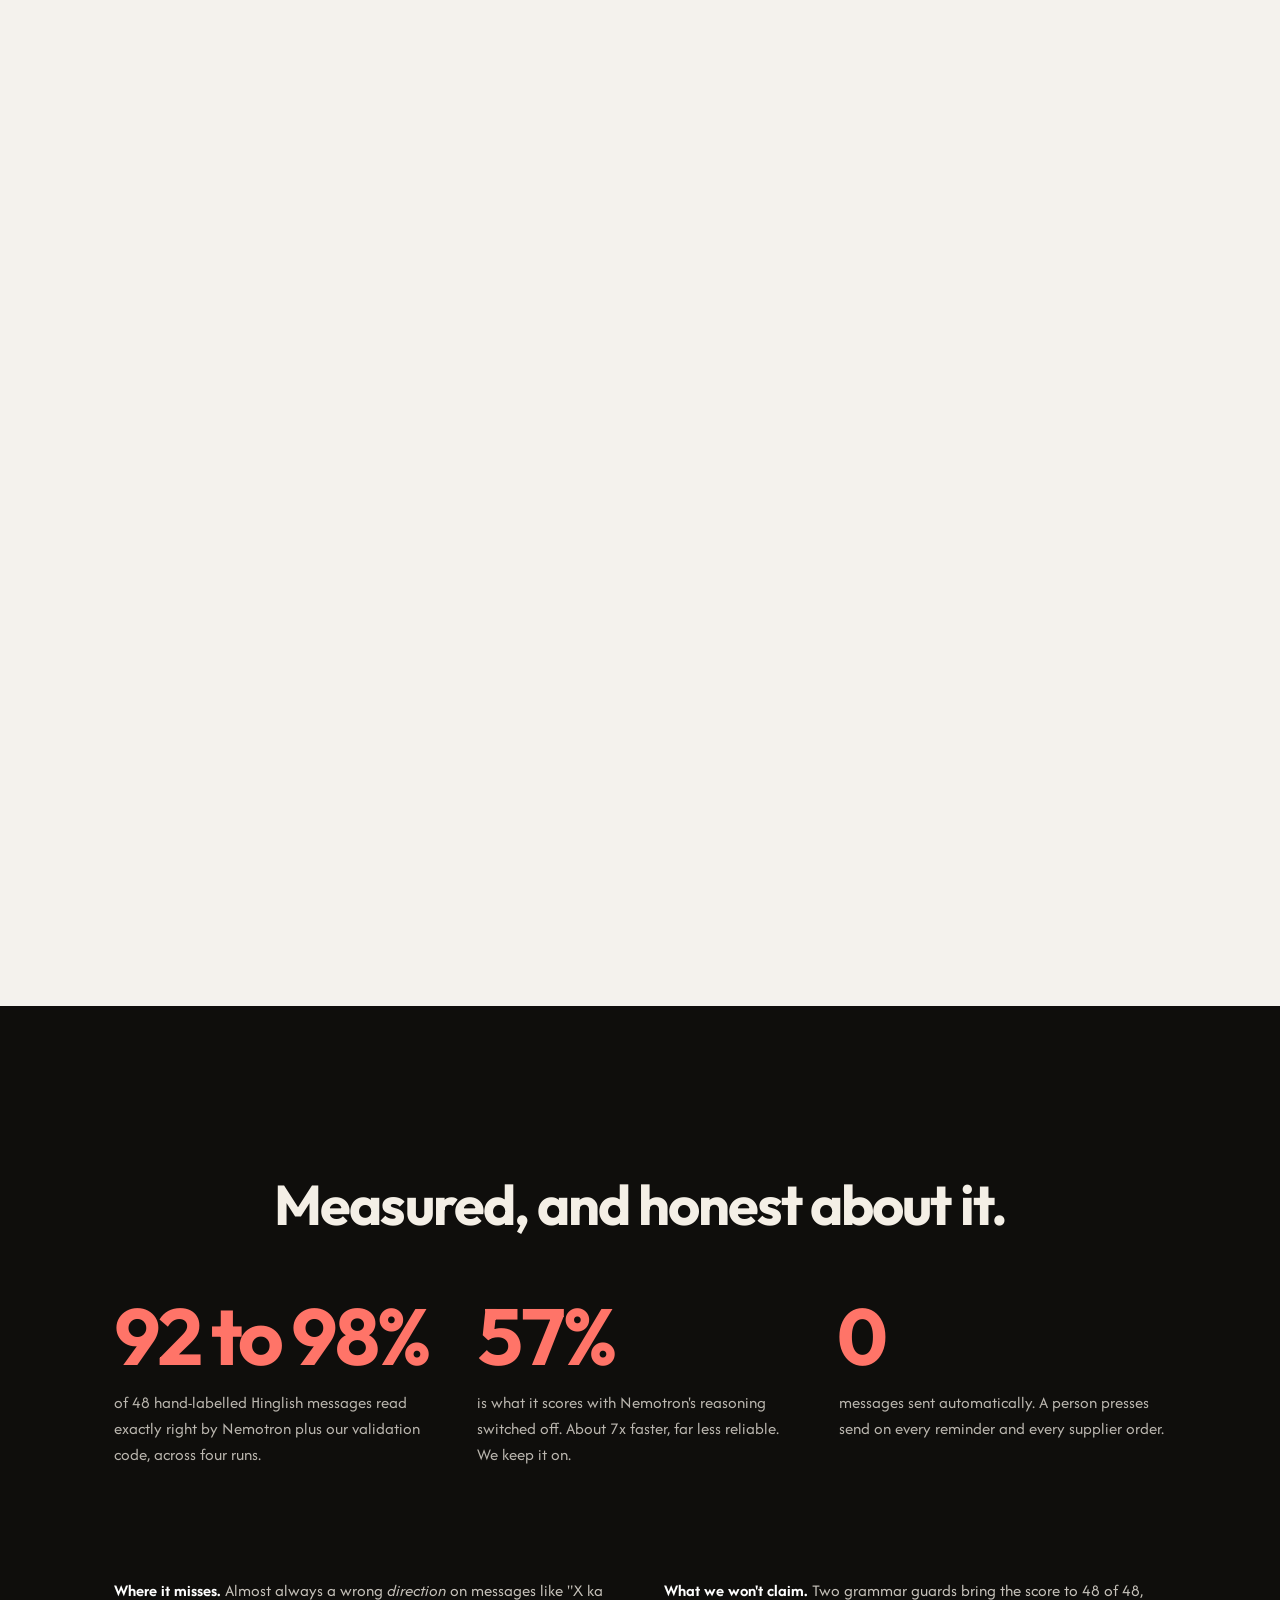
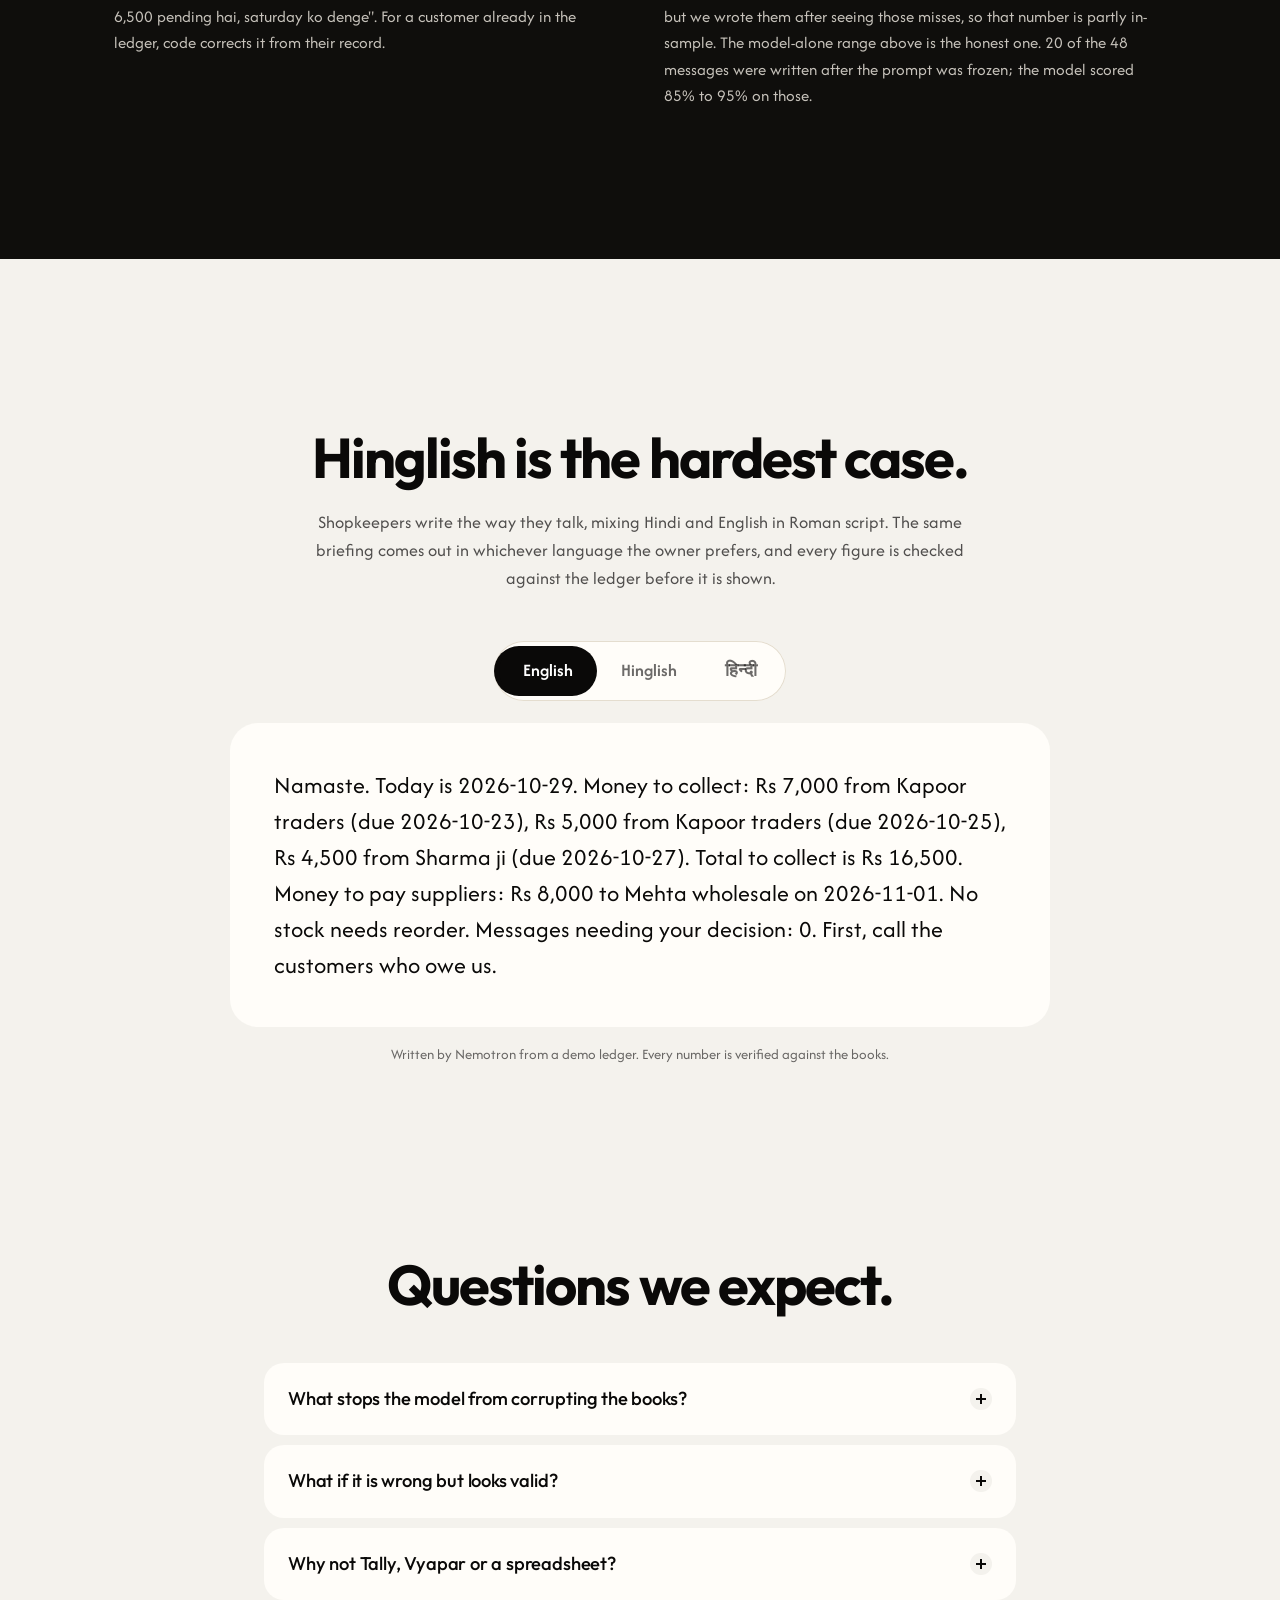
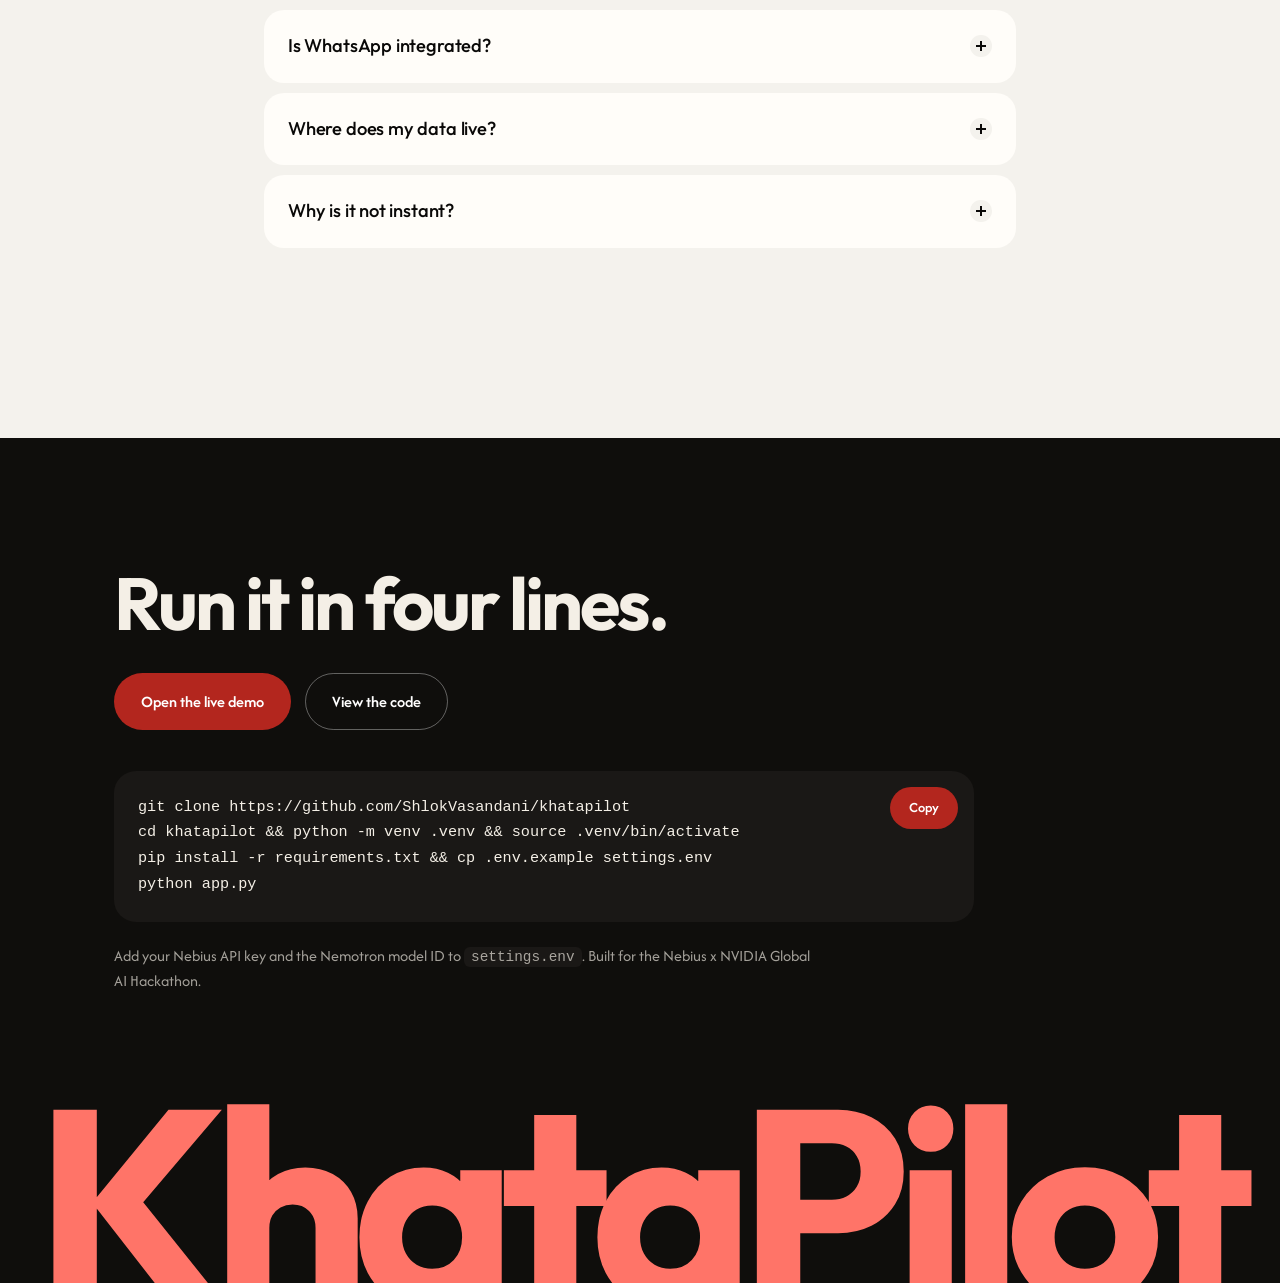
==== commit 06e6445b: "Site: prominent links to the dashboard demo, images refreshed to the new design Co-Authored-By: Clau" ====
--- a/site/index.html
+++ b/site/index.html
@@ -82,17 +82,17 @@
     <h2 class="sec__title" data-decrypt>The model reads. Code decides. You send.</h2>
     <div class="steps">
       <article class="step">
-        <div class="step__art"><img src="assets/trace.png" alt="The "How Nemotron read it" panel: a message, its plain-English reading, extracted fields, time and tokens, and a "Written to ledger" tag" width="358" height="416" loading="lazy"></div>
+        <div class="step__art"><img src="assets/trace.png" alt="The "How Nemotron read it" panel: a message, its plain-English reading, extracted fields, time and tokens, and a "Written to ledger" tag" width="831" height="435" loading="lazy"></div>
         <h3>Nemotron reads</h3>
         <p>It turns Hinglish like <i>"Kapoor traders ne 3,000 bhej diye"</i> into structured data: who, what, how much, by when. That is all it does.</p>
       </article>
       <article class="step">
-        <div class="step__art"><img src="assets/decision.png" alt="The "Needs your decision" queue listing messages the code held back, each with the reason" width="398" height="357" loading="lazy"></div>
+        <div class="step__art"><img src="assets/decision.png" alt="The "Needs your decision" queue listing messages the code held back, each with the reason" width="535" height="317" loading="lazy"></div>
         <h3>Code decides</h3>
         <p>Every field is validated before the ledger changes. Unclear messages, complaints and unknown payers wait in a queue for you.</p>
       </article>
       <article class="step">
-        <div class="step__art"><img src="assets/reminder.png" alt="A reminder for Kapoor traders listing the unpaid bill and total, marked "written by code, not AI", with an Open WhatsApp button" width="556" height="374" loading="lazy"></div>
+        <div class="step__art"><img src="assets/reminder.png" alt="A reminder for Kapoor traders listing the unpaid bill and total, marked "written by code, not AI", with an Open WhatsApp button" width="831" height="354" loading="lazy"></div>
         <h3>You press send</h3>
         <p>Reminders list each unpaid bill and the total. Code writes the money, never the model. WhatsApp opens with the text filled in.</p>
       </article>
@@ -104,11 +104,12 @@
 <section class="expand" id="dashboard" aria-label="The dashboard">
   <div class="expand__stick">
     <div class="expand__frame" id="expandFrame">
-      <img src="assets/dashboard.png" alt="KhataPilot dashboard showing money to collect, how Nemotron read each message, the morning briefing and reminder messages" width="1440" height="1500">
+      <a class="expand__link" href="demo/" aria-label="Open the live dashboard demo"><img src="assets/dashboard.png" alt="KhataPilot dashboard showing money to collect, how Nemotron read each message, the morning briefing and reminder messages" width="1440" height="1500"></a>
       <div class="expand__veil"></div>
       <div class="expand__text" id="expandText">
         <h2>The whole back office on one screen.</h2>
-        <p>Money to collect, what to reorder, who to remind, and exactly how every message was read. <a href="demo/" style="text-decoration:underline">Open the live demo</a>.</p>
+        <p>Money to collect, what to reorder, who to remind, and exactly how every message was read.</p>
+        <a class="btn btn--primary expand__cta" href="demo/">Open the dashboard</a>
       </div>
     </div>
   </div>
@@ -178,6 +179,10 @@
 <footer class="close" id="close" data-dark>
   <div class="wrap">
     <h2 class="close__lede" data-decrypt>Run it in four lines.</h2>
+    <div class="close__actions">
+      <a class="btn btn--primary" href="demo/">Open the live demo</a>
+      <a class="btn btn--ghost" href="https://github.com/ShlokVasandani/khatapilot" rel="noopener">View the code</a>
+    </div>
     <div class="cmd">
       <pre id="cmdText" tabindex="0">git clone https://github.com/ShlokVasandani/khatapilot
 cd khatapilot &amp;&amp; python -m venv .venv &amp;&amp; source .venv/bin/activate
--- a/site/style.css
+++ b/site/style.css
@@ -158,7 +158,7 @@
 .sec__lede{text-align:center;max-width:36em;margin:22px auto 0;color:rgb(10 9 8 / .7)}
 .steps{display:grid;grid-template-columns:repeat(3,1fr);gap:48px 36px;margin-top:56px}
 .step{text-align:left}
-.step__art{aspect-ratio:4/3.4;background:#101210;border-radius:22px;overflow:hidden;margin-bottom:20px;transition:transform .5s var(--spring)}
+.step__art{aspect-ratio:16/10;background:#f4f2ed;border-radius:22px;overflow:hidden;margin-bottom:20px;transition:transform .5s var(--spring)}
 .step__art img{width:100%;height:100%;object-fit:cover;object-position:top left}
 .step:hover .step__art{transform:translateY(-6px) rotate(-1deg)}
 .step h3{font-size:1.4rem;margin-bottom:8px}
@@ -175,6 +175,13 @@
 .expand__text{position:absolute;left:clamp(24px,5vw,72px);bottom:clamp(28px,6vh,72px);right:24px;color:#fff;opacity:var(--t,0);transform:translateY(calc((1 - var(--t,0)) * 24px))}
 .expand__text h2{font-size:clamp(1.8rem,4.6vw,4rem);line-height:1;letter-spacing:-.04em;max-width:13em}
 .expand__text p{margin-top:14px;max-width:30em;font-size:clamp(1rem,1.6vw,1.25rem);color:rgb(255 255 255 / .85)}
+
+.expand__link{position:absolute;inset:0;display:block;cursor:pointer}
+.expand__text,.expand__veil{pointer-events:none}
+.expand__cta{pointer-events:auto;margin-top:22px}
+.close__actions{display:flex;flex-wrap:wrap;gap:14px;margin-top:34px}
+.close .btn--ghost{border-color:rgb(255 255 255 / .35);color:#fff}
+.close .btn--ghost:hover{background:rgb(255 255 255 / .08)}
 
 /* ---------- trust (dark) ---------- */
 .sec--dark{background:var(--color-dark);color:#f4efe6;padding-bottom:clamp(90px,12vw,150px);margin-top:0}
